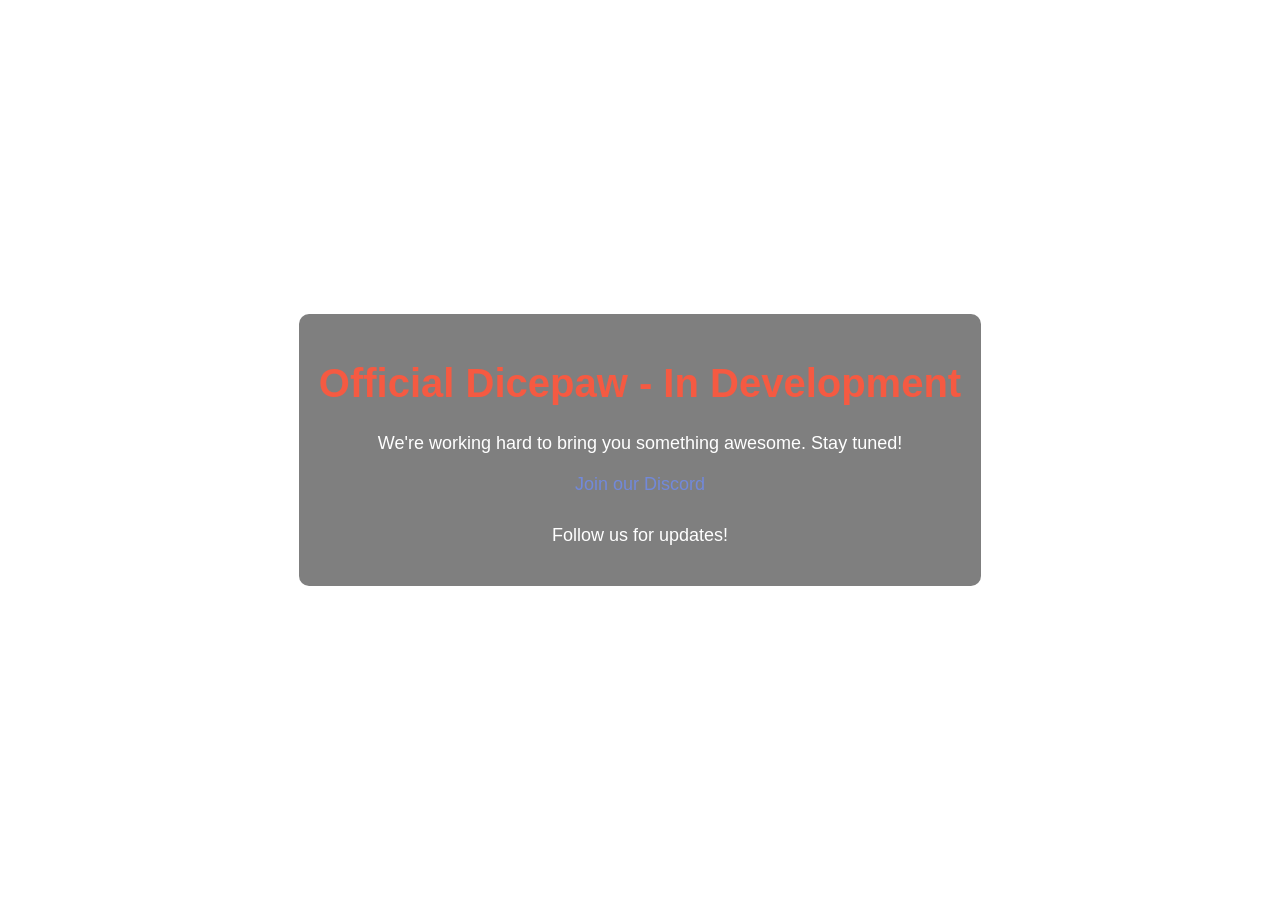
==== index.html @ 025d1942 "Update index.html" ====
<!DOCTYPE html>
<html lang="en">
<head>
    <meta charset="UTF-8">
    <meta name="viewport" content="width=device-width, initial-scale=1.0">
    <meta http-equiv="X-UA-Compatible" content="ie=edge">
    <title>Official Dicepaw - In Development</title>

    <!-- Favicon (website icon) -->
    <link rel="icon" href="your-icon.png" type="image/png"> <!-- Replace with your icon -->

    <!-- Open Graph Meta Tags (for Discord preview) -->
    <meta property="og:title" content="Official Dicepaw - In Development" />
    <meta property="og:description" content="We're working hard on Dicepaw! Stay tuned for more updates." />
    <meta property="og:image" content="your-image.png" /> <!-- Replace with your image -->
    <meta property="og:url" content="https://yourwebsite.github.io" /> <!-- Replace with your website URL -->
    <meta property="og:type" content="website" />

    <!-- Twitter Card Meta Tags (for better control) -->
    <meta name="twitter:card" content="summary_large_image" />
    <meta name="twitter:title" content="Official Dicepaw - In Development" />
    <meta name="twitter:description" content="We're working hard on Dicepaw! Stay tuned for more updates." />
    <meta name="twitter:image" content="your-image.png" /> <!-- Replace with your image -->
    <meta name="twitter:creator" content="@yourTwitterHandle" /> <!-- Optional: Add Twitter handle -->

    <!-- Style for the Page -->
    <style>
        /* Set the whole page to be a single PNG background */
        body {
            margin: 0;
            padding: 0;
            background-image: url('your-background.png'); /* Replace with your PNG file path */
            background-size: cover; /* Make the background cover the entire page */
            background-position: center; /* Center the background */
            background-repeat: no-repeat; /* Prevent image repetition */
            height: 100vh; /* Ensure the page takes up the full height */
            display: flex;
            justify-content: center;
            align-items: center;
            font-family: Arial, sans-serif;
            color: white; /* White text for visibility over image */
        }

        .container {
            text-align: center;
            padding: 20px;
            background-color: rgba(0, 0, 0, 0.5); /* Semi-transparent background for contrast */
            border-radius: 10px;
        }

        h1 {
            font-size: 40px;
            color: #f55a42;
        }

        p {
            font-size: 18px;
            margin-bottom: 20px;
        }

        .discord-link {
            font-size: 18px;
            color: #7289da; /* Discord blue */
            text-decoration: none; /* Remove underline */
        }

        .discord-link:hover {
            text-decoration: underline;
        }

        .footer {
            font-size: 14px;
            margin-top: 30px;
        }
    </style>
</head>
<body>
    <div class="container">
        <h1>Official Dicepaw - In Development</h1>
        <p>We're working hard to bring you something awesome. Stay tuned!</p>
        <a href="https://discord.gg/yourdiscordlink" class="discord-link" target="_blank">Join our Discord</a> <!-- Replace with your Discord link -->
        
        <div class="footer">
            <p>Follow us for updates!</p>
        </div>
    </div>
</body>
</html>
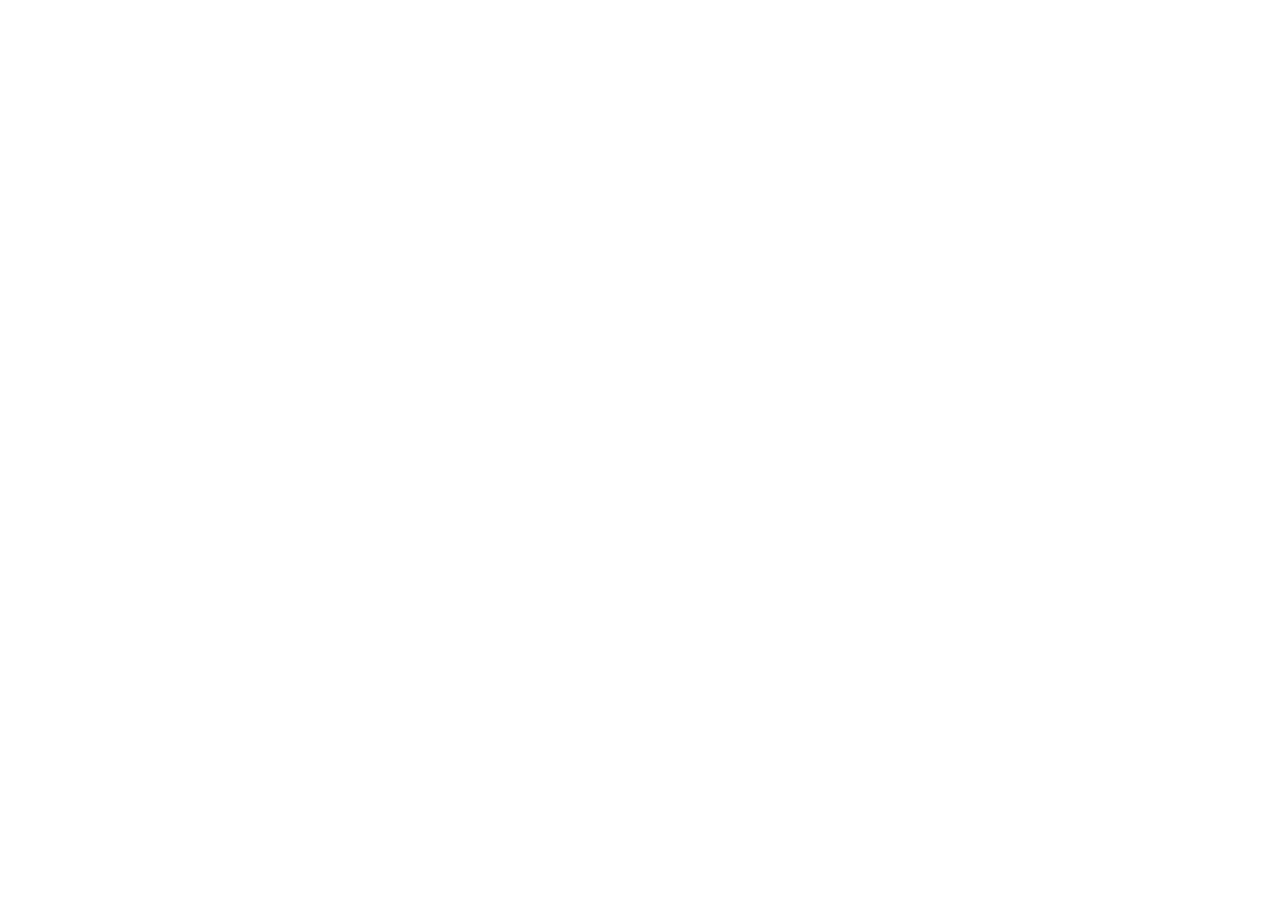
==== commit f4cb38be: "Update index.html" ====
--- a/index.html
+++ b/index.html
@@ -3,25 +3,10 @@
 <head>
     <meta charset="UTF-8">
     <meta name="viewport" content="width=device-width, initial-scale=1.0">
-    <meta http-equiv="X-UA-Compatible" content="ie=edge">
     <title>Official Dicepaw - In Development</title>
 
     <!-- Favicon (website icon) -->
-    <link rel="icon" href="your-icon.png" type="image/png"> <!-- Replace with your icon -->
-
-    <!-- Open Graph Meta Tags (for Discord preview) -->
-    <meta property="og:title" content="Official Dicepaw - In Development" />
-    <meta property="og:description" content="We're working hard on Dicepaw! Stay tuned for more updates." />
-    <meta property="og:image" content="your-image.png" /> <!-- Replace with your image -->
-    <meta property="og:url" content="https://yourwebsite.github.io" /> <!-- Replace with your website URL -->
-    <meta property="og:type" content="website" />
-
-    <!-- Twitter Card Meta Tags (for better control) -->
-    <meta name="twitter:card" content="summary_large_image" />
-    <meta name="twitter:title" content="Official Dicepaw - In Development" />
-    <meta name="twitter:description" content="We're working hard on Dicepaw! Stay tuned for more updates." />
-    <meta name="twitter:image" content="your-image.png" /> <!-- Replace with your image -->
-    <meta name="twitter:creator" content="@yourTwitterHandle" /> <!-- Optional: Add Twitter handle -->
+    <link rel="icon" href="development.png" type="image/png"> <!-- Replace with your icon -->
 
     <!-- Style for the Page -->
     <style>
@@ -39,50 +24,16 @@
             align-items: center;
             font-family: Arial, sans-serif;
             color: white; /* White text for visibility over image */
-        }
-
-        .container {
             text-align: center;
-            padding: 20px;
-            background-color: rgba(0, 0, 0, 0.5); /* Semi-transparent background for contrast */
-            border-radius: 10px;
         }
 
         h1 {
-            font-size: 40px;
-            color: #f55a42;
-        }
-
-        p {
-            font-size: 18px;
-            margin-bottom: 20px;
-        }
-
-        .discord-link {
-            font-size: 18px;
-            color: #7289da; /* Discord blue */
-            text-decoration: none; /* Remove underline */
-        }
-
-        .discord-link:hover {
-            text-decoration: underline;
-        }
-
-        .footer {
-            font-size: 14px;
-            margin-top: 30px;
+            font-size: 50px;
+            color: white; /* Title text color */
         }
     </style>
 </head>
 <body>
-    <div class="container">
-        <h1>Official Dicepaw - In Development</h1>
-        <p>We're working hard to bring you something awesome. Stay tuned!</p>
-        <a href="https://discord.gg/yourdiscordlink" class="discord-link" target="_blank">Join our Discord</a> <!-- Replace with your Discord link -->
-        
-        <div class="footer">
-            <p>Follow us for updates!</p>
-        </div>
-    </div>
+    <h1>Official Dicepaw - In Development</h1> <!-- This is the website title -->
 </body>
 </html>
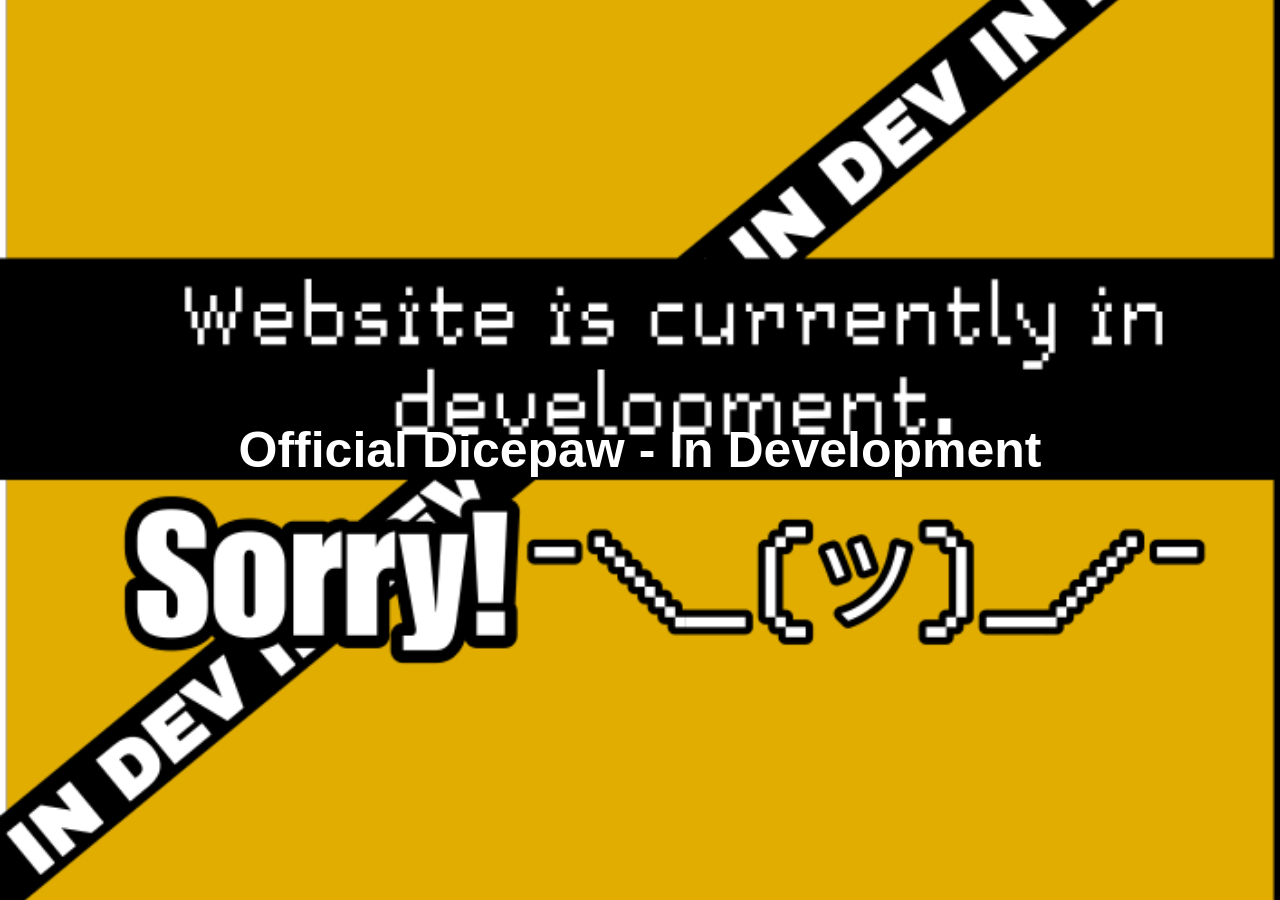
==== commit b9a70d5d: "Updated index.html" ====
--- a/index.html
+++ b/index.html
@@ -14,7 +14,7 @@
         body {
             margin: 0;
             padding: 0;
-            background-image: url('your-background.png'); /* Replace with your PNG file path */
+            background-image: url('development.png'); /* Replace with your PNG file path */
             background-size: cover; /* Make the background cover the entire page */
             background-position: center; /* Center the background */
             background-repeat: no-repeat; /* Prevent image repetition */
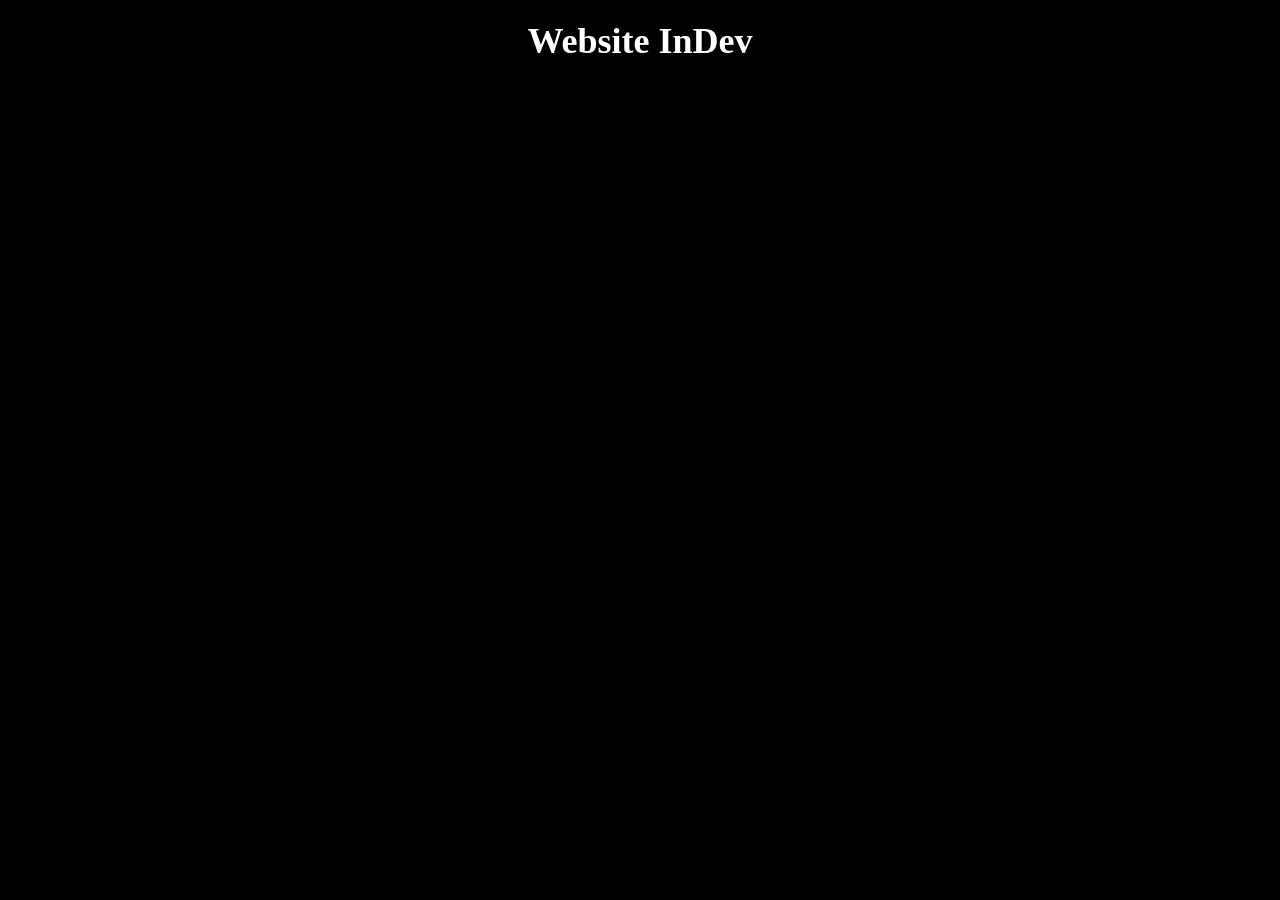
==== commit a655fc64: "Update index.html" ====
--- a/index.html
+++ b/index.html
@@ -5,35 +5,59 @@
     <meta name="viewport" content="width=device-width, initial-scale=1.0">
     <title>Official Dicepaw - In Development</title>
 
-    <!-- Favicon (website icon) -->
-    <link rel="icon" href="development.png" type="image/png"> <!-- Replace with your icon -->
+    <!-- Icon link (replace with your icon link) -->
+    <link rel="icon" href="your-icon-link-here" type="image/png">
 
-    <!-- Style for the Page -->
     <style>
-        /* Set the whole page to be a single PNG background */
-        body {
+        /* Make sure the video takes up the whole page */
+        body, html {
             margin: 0;
             padding: 0;
-            background-image: url('development.png'); /* Replace with your PNG file path */
-            background-size: cover; /* Make the background cover the entire page */
-            background-position: center; /* Center the background */
-            background-repeat: no-repeat; /* Prevent image repetition */
-            height: 100vh; /* Ensure the page takes up the full height */
+            height: 100%;
+            overflow: hidden;
             display: flex;
             justify-content: center;
             align-items: center;
-            font-family: Arial, sans-serif;
-            color: white; /* White text for visibility over image */
-            text-align: center;
+            background-color: #000;
         }
 
-        h1 {
-            font-size: 50px;
-            color: white; /* Title text color */
+        /* Video style */
+        video {
+            position: absolute;
+            top: 0;
+            left: 0;
+            width: 100%;
+            height: 100%;
+            object-fit: cover; /* Ensures the video covers the entire screen */
+            z-index: -1;
+        }
+
+        /* Title at the top */
+        .title {
+            position: absolute;
+            top: 20px;
+            left: 50%;
+            transform: translateX(-50%);
+            font-size: 36px;
+            font-weight: bold;
+            color: white;
+            text-shadow: 2px 2px 5px rgba(0, 0, 0, 0.7);
+            z-index: 1;
         }
     </style>
 </head>
 <body>
-    <h1>Official Dicepaw - In Development</h1> <!-- This is the website title -->
+
+    <!-- Title Text -->
+    <div class="title">Website InDev</div>
+
+    <!-- Background Video -->
+    <video autoplay muted loop>
+        <source src="sleeping-dicepaw_cat.mp4" type="video/mp4">
+        <!-- You can add additional formats for compatibility -->
+        <source src="your-video-link-here.webm" type="video/webm">
+        Your browser does not support the video tag.
+    </video>
+
 </body>
 </html>
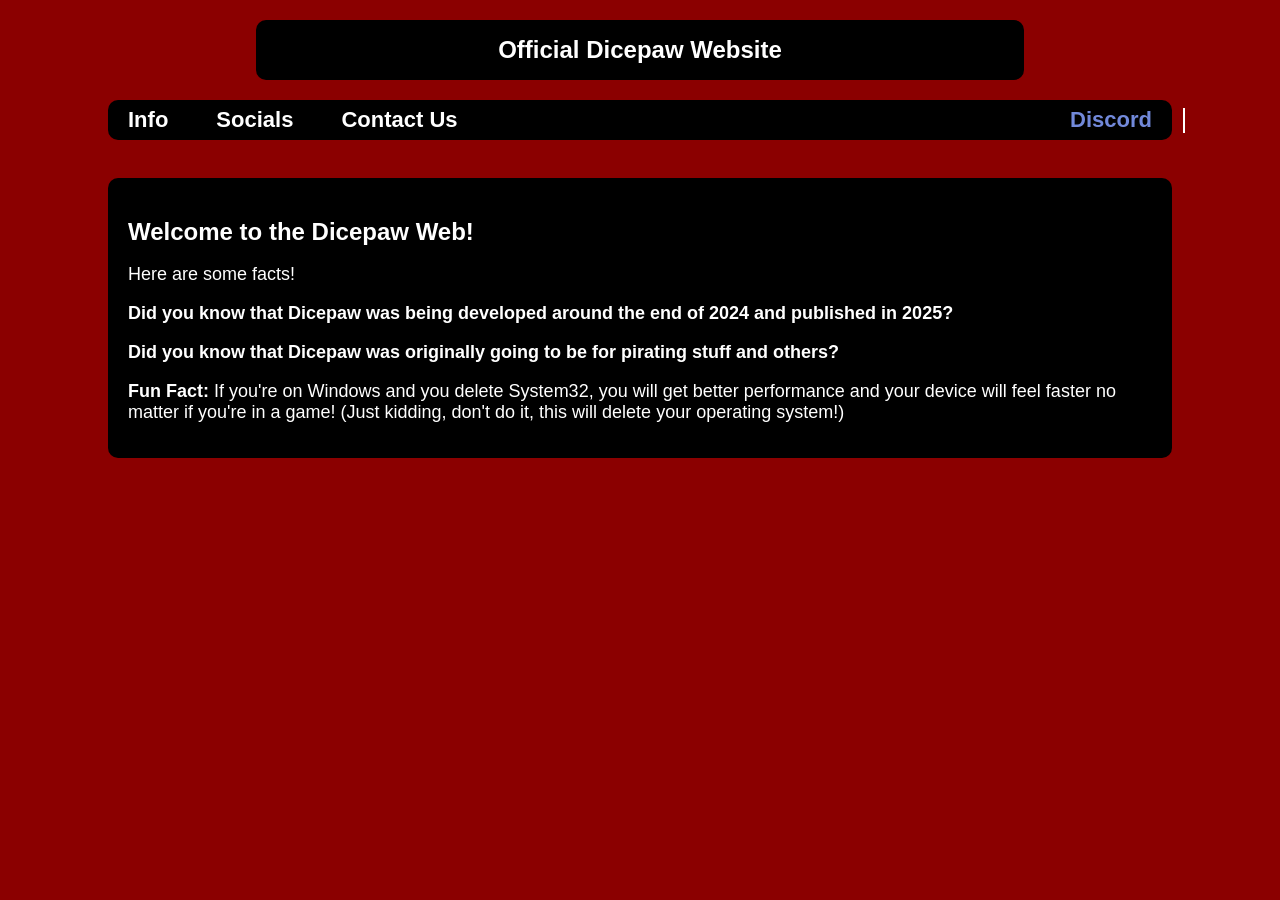
==== commit b4c1914c: "Add files via upload" ====
--- a/index.html
+++ b/index.html
@@ -1,63 +1,106 @@
-<!DOCTYPE html>
-<html lang="en">
-<head>
-    <meta charset="UTF-8">
-    <meta name="viewport" content="width=device-width, initial-scale=1.0">
-    <title>Official Dicepaw - In Development</title>
-
-    <!-- Icon link (replace with your icon link) -->
-    <link rel="icon" href="your-icon-link-here" type="image/png">
-
-    <style>
-        /* Make sure the video takes up the whole page */
-        body, html {
-            margin: 0;
-            padding: 0;
-            height: 100%;
-            overflow: hidden;
-            display: flex;
-            justify-content: center;
-            align-items: center;
-            background-color: #000;
-        }
-
-        /* Video style */
-        video {
-            position: absolute;
-            top: 0;
-            left: 0;
-            width: 100%;
-            height: 100%;
-            object-fit: cover; /* Ensures the video covers the entire screen */
-            z-index: -1;
-        }
-
-        /* Title at the top */
-        .title {
-            position: absolute;
-            top: 20px;
-            left: 50%;
-            transform: translateX(-50%);
-            font-size: 36px;
-            font-weight: bold;
-            color: white;
-            text-shadow: 2px 2px 5px rgba(0, 0, 0, 0.7);
-            z-index: 1;
-        }
-    </style>
-</head>
-<body>
-
-    <!-- Title Text -->
-    <div class="title">Website InDev</div>
-
-    <!-- Background Video -->
-    <video autoplay muted loop>
-        <source src="sleeping-dicepaw_cat.mp4" type="video/mp4">
-        <!-- You can add additional formats for compatibility -->
-        <source src="your-video-link-here.webm" type="video/webm">
-        Your browser does not support the video tag.
-    </video>
-
-</body>
-</html>
+<!DOCTYPE html>
+<html lang="en">
+<head>
+    <meta charset="UTF-8">
+    <meta name="viewport" content="width=device-width, initial-scale=1.0">
+    <title>Official Dicepaw Website</title>
+    <style>
+        body {
+            background-color: #8B0000; /* Dark red (blood-like) */
+            color: white;
+            text-align: center;
+            font-family: Arial, sans-serif;
+            margin: 0;
+        }
+        .navbar {
+            background-color: black;
+            width: 60%; /* Shortened width */
+            height: 60px;
+            display: flex;
+            align-items: center;
+            justify-content: center;
+            margin: 20px auto; /* Centering */
+            border-radius: 10px;
+        }
+        .navbar h1 {
+            margin: 0;
+            font-size: 24px;
+        }
+        .sub-navbar {
+            background-color: black;
+            width: 80%; /* Wider than the first navbar */
+            height: 40px; /* Shorter height */
+            margin: 10px auto; /* Centered */
+            border-radius: 10px;
+            display: flex;
+            align-items: center;
+            justify-content: space-between; /* Push items apart */
+            padding: 0 20px; /* Add padding on sides */
+        }
+        .sub-navbar .left-links {
+            display: flex;
+            gap: 48px; /* 3cm of space between buttons */
+        }
+        .sub-navbar a {
+            color: white;
+            text-decoration: none;
+            font-size: 22px; /* Make the text bigger */
+            font-weight: bold;
+        }
+        .sub-navbar a:hover {
+            text-decoration: underline;
+        }
+        .discord-link {
+            color: #7289DA !important; /* Discord blue */
+            margin-left: 10px; /* Reduced space between the separator and Discord */
+        }
+        .separator {
+            border-left: 2px solid white; /* White line separating the buttons */
+            height: 25px;
+            margin-right: -850px; /* Reduced space on the right of the separator */
+        }
+        .info-section {
+            margin-top: 1cm; /* Reduced space to 1cm */
+            padding: 20px;
+            background-color: black;
+            border-radius: 10px;
+            width: 80%; /* Same width as the navbars */
+            margin-left: auto;
+            margin-right: auto;
+            text-align: left;
+        }
+        .info-section h2 {
+            font-size: 24px;
+            margin-bottom: 10px;
+        }
+        .info-section p {
+            font-size: 18px;
+            margin-bottom: 15px;
+        }
+    </style>
+</head>
+<body>
+    <div class="navbar">
+        <h1>Official Dicepaw Website</h1>
+    </div>
+    <div class="sub-navbar">
+        <div class="left-links">
+            <a href="info.html">Info</a>
+            <a href="socials.html">Socials</a>
+            <a href="contact.html">Contact Us</a>
+        </div>
+        <div class="separator"></div> <!-- Vertical separator line -->
+        <a href="https://discord.gg/" class="discord-link">Discord</a>
+    </div>
+
+    <!-- New Info Section Below Navbar -->
+    <div class="info-section">
+        <h2>Welcome to the Dicepaw Web!</h2>
+        <p>Here are some facts!</p>
+        <p><strong>Did you know that Dicepaw was being developed around the end of 2024 and published in 2025?</strong></p>
+        <p><strong>Did you know that Dicepaw was originally going to be for pirating stuff and others?</strong></p>
+        <p><strong>Fun Fact:</strong> If you're on Windows and you delete System32, you will get better performance and your device will feel faster no matter if you're in a game! (Just kidding, don't do it, this will delete your operating system!)</p>
+    </div>
+
+</body>
+</html>
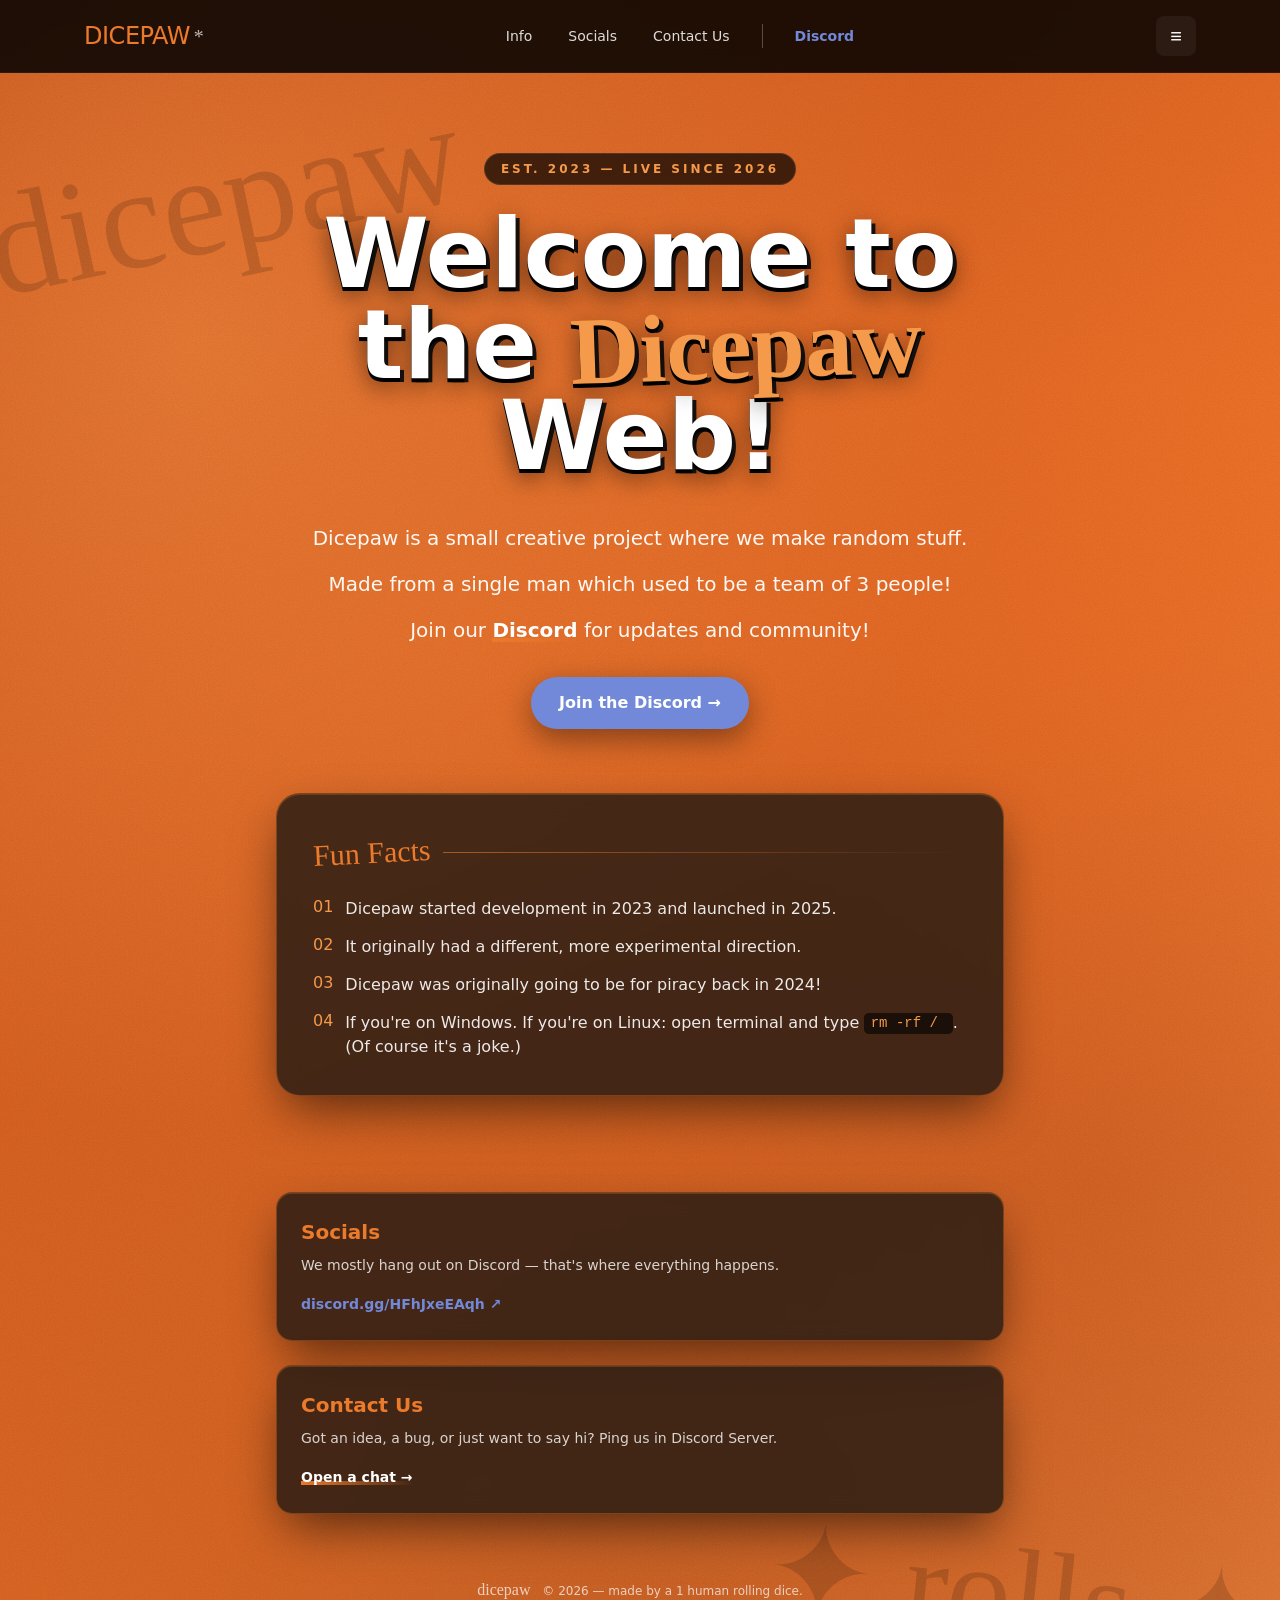
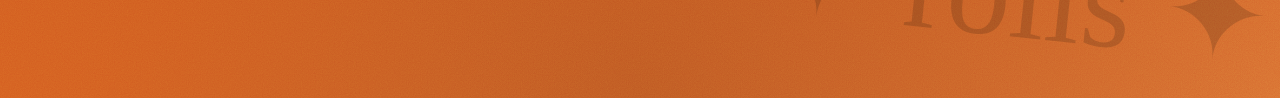
==== commit e55a0008: "Add files via upload" ====
--- a/index.html
+++ b/index.html
@@ -1,106 +1,107 @@
-<!DOCTYPE html>
-<html lang="en">
-<head>
-    <meta charset="UTF-8">
-    <meta name="viewport" content="width=device-width, initial-scale=1.0">
-    <title>Official Dicepaw Website</title>
-    <style>
-        body {
-            background-color: #8B0000; /* Dark red (blood-like) */
-            color: white;
-            text-align: center;
-            font-family: Arial, sans-serif;
-            margin: 0;
-        }
-        .navbar {
-            background-color: black;
-            width: 60%; /* Shortened width */
-            height: 60px;
-            display: flex;
-            align-items: center;
-            justify-content: center;
-            margin: 20px auto; /* Centering */
-            border-radius: 10px;
-        }
-        .navbar h1 {
-            margin: 0;
-            font-size: 24px;
-        }
-        .sub-navbar {
-            background-color: black;
-            width: 80%; /* Wider than the first navbar */
-            height: 40px; /* Shorter height */
-            margin: 10px auto; /* Centered */
-            border-radius: 10px;
-            display: flex;
-            align-items: center;
-            justify-content: space-between; /* Push items apart */
-            padding: 0 20px; /* Add padding on sides */
-        }
-        .sub-navbar .left-links {
-            display: flex;
-            gap: 48px; /* 3cm of space between buttons */
-        }
-        .sub-navbar a {
-            color: white;
-            text-decoration: none;
-            font-size: 22px; /* Make the text bigger */
-            font-weight: bold;
-        }
-        .sub-navbar a:hover {
-            text-decoration: underline;
-        }
-        .discord-link {
-            color: #7289DA !important; /* Discord blue */
-            margin-left: 10px; /* Reduced space between the separator and Discord */
-        }
-        .separator {
-            border-left: 2px solid white; /* White line separating the buttons */
-            height: 25px;
-            margin-right: -850px; /* Reduced space on the right of the separator */
-        }
-        .info-section {
-            margin-top: 1cm; /* Reduced space to 1cm */
-            padding: 20px;
-            background-color: black;
-            border-radius: 10px;
-            width: 80%; /* Same width as the navbars */
-            margin-left: auto;
-            margin-right: auto;
-            text-align: left;
-        }
-        .info-section h2 {
-            font-size: 24px;
-            margin-bottom: 10px;
-        }
-        .info-section p {
-            font-size: 18px;
-            margin-bottom: 15px;
-        }
-    </style>
-</head>
-<body>
-    <div class="navbar">
-        <h1>Official Dicepaw Website</h1>
-    </div>
-    <div class="sub-navbar">
-        <div class="left-links">
-            <a href="info.html">Info</a>
-            <a href="socials.html">Socials</a>
-            <a href="contact.html">Contact Us</a>
-        </div>
-        <div class="separator"></div> <!-- Vertical separator line -->
-        <a href="https://discord.gg/" class="discord-link">Discord</a>
-    </div>
-
-    <!-- New Info Section Below Navbar -->
-    <div class="info-section">
-        <h2>Welcome to the Dicepaw Web!</h2>
-        <p>Here are some facts!</p>
-        <p><strong>Did you know that Dicepaw was being developed around the end of 2024 and published in 2025?</strong></p>
-        <p><strong>Did you know that Dicepaw was originally going to be for pirating stuff and others?</strong></p>
-        <p><strong>Fun Fact:</strong> If you're on Windows and you delete System32, you will get better performance and your device will feel faster no matter if you're in a game! (Just kidding, don't do it, this will delete your operating system!)</p>
-    </div>
-
-</body>
-</html>
+<!doctype html>
+<html lang="en">
+<head>
+<meta charset="utf-8" />
+<meta name="viewport" content="width=device-width, initial-scale=1" />
+<title>Official Dicepaw Webpage</title>
+
+<meta name="description" content="Dicepaw is a small creative project where three people make random, fun stuff. Join the Discord for updates." />
+
+<link rel="preconnect" href="https://fonts.gstatic.com" crossorigin />
+
+<style>
+@font-face {
+  font-family: "Camera Plain Variable";
+  src: url("CameraPlainVariable.woff2") format("woff2");
+  font-weight: 100 900;
+  font-style: normal;
+}
+
+/* apply it globally */
+body {
+  font-family: "Camera Plain Variable", sans-serif;
+}
+</style>
+
+<link rel="stylesheet" href="styles.css" />
+</head>
+
+<body>
+<div id="top" class="bg-graffiti">
+  <span class="scribble scribble-1" aria-hidden="true">dicepaw</span>
+  <span class="scribble scribble-2" aria-hidden="true">✦ rolls ✦</span>
+
+  <header class="navbar">
+    <nav class="nav-inner">
+      <a href="#top" class="logo">
+        <span class="logo-text">DICEPAW</span>
+        <span class="logo-star">*</span>
+      </a>
+      <div class="nav-links desktop">
+        <a href="#info" class="nav-link">Info</a>
+        <a href="#socials" class="nav-link">Socials</a>
+        <a href="#contact" class="nav-link">Contact Us</a>
+        <span class="nav-sep" aria-hidden="true"></span>
+        <a href="https://discord.gg/HFhJxeEAqh" target="_blank" rel="noreferrer" class="nav-link discord">Discord</a>
+      </div>
+      <button id="menuBtn" class="menu-btn" aria-label="Toggle menu">≡</button>
+    </nav>
+    <div id="mobileMenu" class="mobile-menu">
+      <a href="#info">Info</a>
+      <a href="#socials">Socials</a>
+      <a href="#contact">Contact Us</a>
+      <div class="divider"></div>
+      <a href="https://discord.gg/HFhJxeEAqh" target="_blank" rel="noreferrer" class="discord">Discord</a>
+    </div>
+  </header>
+
+  <main class="main">
+    <span class="badge">Est. 2023 — Live since 2026</span>
+    <h1 class="title drip-shadow">
+      Welcome to the <span class="title-graffiti">Dicepaw</span> Web!
+    </h1>
+
+    <div id="info" class="intro">
+      <p>Dicepaw is a small creative project where we make random stuff.</p>
+      <p>Made from a single man which used to be a team of 3 people!</p>
+      <p>Join our <a href="https://discord.gg/HFhJxeEAqh" target="_blank" rel="noreferrer" class="tag-underline">Discord</a> for updates and community!</p>
+    </div>
+
+    <a href="https://discord.gg/HFhJxeEAqh" target="_blank" rel="noreferrer" class="cta">Join the Discord →</a>
+
+    <section class="spray-card fun-facts">
+      <div class="section-head">
+        <span class="section-title">Fun Facts</span>
+        <span class="section-rule"></span>
+      </div>
+      <ul class="facts">
+        <li><span class="num">01</span><span>Dicepaw started development in 2023 and launched in 2025.</span></li>
+        <li><span class="num">02</span><span>It originally had a different, more experimental direction.</span></li>
+        <li><span class="num">03</span><span>Dicepaw was originally going to be for piracy back in 2024!</span></li>
+        <li><span class="num">04</span><span>If you're on Windows. If you're on Linux: open terminal and type <code>rm -rf / </code>. (Of course it's a joke.)</span></li>
+      </ul>
+    </section>
+
+    <section id="socials" class="stack">
+      <div class="spray-card small">
+        <h2 class="card-title">Socials</h2>
+        <p class="card-text">We mostly hang out on Discord — that's where everything happens.</p>
+        <a href="https://discord.gg/HFhJxeEAqh" target="_blank" rel="noreferrer" class="discord-link">discord.gg/HFhJxeEAqh ↗</a>
+      </div>
+      <div id="contact" class="spray-card small">
+        <h2 class="card-title">Contact Us</h2>
+        <p class="card-text">Got an idea, a bug, or just want to say hi? Ping us in Discord Server.</p>
+        <a href="https://discord.gg/HFhJxeEAqh" target="_blank" rel="noreferrer" class="tag-underline white">Open a chat →</a>
+      </div>
+    </section>
+
+    <footer class="footer">
+      <span class="footer-graffiti">dicepaw</span>
+      © <span id="year"></span> — made by a 1 human rolling dice.
+    </footer>
+  </main>
+</div>
+
+<script src="script.js"></script>
+</body>
+</html>
--- a/styles.css
+++ b/styles.css
@@ -0,0 +1,89 @@
+:root{
+  --graffiti-orange:#ec7a2b;
+  --graffiti-orange-deep:#c2541a;
+  --graffiti-orange-glow:#f59a4a;
+  --ink-black:#1a1411;
+  --discord-blue:#7289DA;
+  --font-display:"Bungee",system-ui,sans-serif;
+  --font-graffiti:"Permanent Marker",cursive;
+  --font-body:"Space Grotesk",system-ui,sans-serif;
+}
+*{box-sizing:border-box;margin:0;padding:0}
+html{scroll-behavior:smooth}
+body{font-family:var(--font-body);background:var(--ink-black);color:#fff5e6;line-height:1.5;-webkit-font-smoothing:antialiased}
+a{color:inherit;text-decoration:none}
+code{font-family:ui-monospace,SFMono-Regular,Menlo,monospace;font-size:.875rem;padding:.15rem .4rem;border-radius:.3rem;background:rgba(0,0,0,.6);color:var(--graffiti-orange-glow)}
+
+.bg-graffiti{
+  position:relative;min-height:100vh;overflow:hidden;
+  background:
+    radial-gradient(circle at 15% 20%, rgba(245,154,74,.55), transparent 45%),
+    radial-gradient(circle at 85% 70%, rgba(194,84,26,.5), transparent 50%),
+    radial-gradient(circle at 50% 100%, rgba(140,60,20,.4), transparent 60%),
+    linear-gradient(135deg, var(--graffiti-orange-deep), var(--graffiti-orange) 60%, var(--graffiti-orange-glow));
+}
+.bg-graffiti::before{
+  content:"";position:absolute;inset:0;pointer-events:none;opacity:.35;mix-blend-mode:overlay;
+  background-image:url("data:image/svg+xml;utf8,<svg xmlns='http://www.w3.org/2000/svg' width='220' height='220'><filter id='n'><feTurbulence type='fractalNoise' baseFrequency='0.85' numOctaves='2' stitchTiles='stitch'/><feColorMatrix values='0 0 0 0 0  0 0 0 0 0  0 0 0 0 0  0 0 0 0.45 0'/></filter><rect width='100%25' height='100%25' filter='url(%23n)'/></svg>");
+}
+.scribble{font-family:var(--font-graffiti);position:absolute;color:rgba(0,0,0,.15);user-select:none;pointer-events:none;line-height:1}
+.scribble-1{left:-1rem;top:8rem;font-size:6rem;transform:rotate(-12deg)}
+.scribble-2{right:.5rem;bottom:2.5rem;font-size:5rem;transform:rotate(6deg)}
+@media(min-width:768px){.scribble-1{font-size:9rem}.scribble-2{font-size:8rem}}
+
+.navbar{position:sticky;top:0;z-index:50;background:rgba(0,0,0,.85);backdrop-filter:blur(10px);border-bottom:1px solid rgba(255,255,255,.05)}
+.nav-inner{max-width:72rem;margin:0 auto;padding:1rem 1.25rem;display:flex;align-items:center;justify-content:space-between}
+.logo{display:flex;align-items:center;gap:.5rem}
+.logo-text{font-family:var(--font-display);font-size:1.5rem;color:var(--graffiti-orange);letter-spacing:-.02em;transition:color .2s}
+.logo:hover .logo-text{color:var(--graffiti-orange-glow)}
+.logo-star{font-family:var(--font-graffiti);font-size:1.25rem;color:rgba(255,255,255,.7);transform:rotate(-6deg);margin-left:-.25rem}
+.nav-links.desktop{display:none;align-items:center;gap:.25rem}
+@media(min-width:768px){.nav-links.desktop{display:flex}.menu-btn{display:none}}
+.nav-link{padding:.5rem 1rem;border-radius:9999px;font-size:.875rem;font-weight:500;color:rgba(255,255,255,.85);transition:all .2s}
+.nav-link:hover{color:#fff;background:rgba(255,255,255,.1);transform:translateY(-2px)}
+.nav-link.discord{color:var(--discord-blue);font-weight:600}
+.nav-link.discord:hover{background:rgba(114,137,218,.15)}
+.nav-sep{width:1px;height:1.5rem;background:rgba(255,255,255,.25);margin:0 .75rem}
+.menu-btn{display:inline-flex;align-items:center;justify-content:center;width:2.5rem;height:2.5rem;border-radius:.5rem;background:rgba(255,255,255,.05);color:#fff;border:0;font-size:1.25rem;cursor:pointer}
+.menu-btn:hover{background:rgba(255,255,255,.1)}
+.mobile-menu{display:none;flex-direction:column;gap:.25rem;padding:.75rem 1.25rem;background:rgba(0,0,0,.95);border-top:1px solid rgba(255,255,255,.05)}
+.mobile-menu.open{display:flex}
+.mobile-menu a{padding:.5rem .75rem;border-radius:.5rem;color:rgba(255,255,255,.85)}
+.mobile-menu a:hover{background:rgba(255,255,255,.1)}
+.mobile-menu .discord{color:var(--discord-blue);font-weight:600}
+.mobile-menu .divider{height:1px;background:rgba(255,255,255,.15);margin:.25rem 0}
+
+.main{position:relative;z-index:1;max-width:48rem;margin:0 auto;padding:5rem 1.25rem 6rem;text-align:center}
+.badge{display:inline-block;padding:.375rem 1rem;border-radius:9999px;background:rgba(0,0,0,.7);color:var(--graffiti-orange-glow);font-size:.75rem;text-transform:uppercase;letter-spacing:.25em;font-weight:600;border:1px solid rgba(255,255,255,.1)}
+.title{font-family:var(--font-display);margin-top:1.5rem;font-size:3rem;line-height:.95;color:#fff}
+@media(min-width:768px){.title{font-size:4.5rem}}
+@media(min-width:1024px){.title{font-size:6rem}}
+.title-graffiti{font-family:var(--font-graffiti);color:var(--graffiti-orange-glow);display:inline-block;transform:rotate(-2deg)}
+.drip-shadow{text-shadow:0 1px 0 #000,0 4px 0 #000,0 8px 24px rgba(0,0,0,.55),4px 4px 0 var(--ink-black)}
+.intro{margin-top:2.5rem;display:flex;flex-direction:column;gap:1rem;font-size:1.125rem;color:rgba(255,255,255,.95);max-width:42rem;margin-left:auto;margin-right:auto}
+@media(min-width:768px){.intro{font-size:1.25rem}}
+.tag-underline{background-image:linear-gradient(90deg,var(--graffiti-orange) 0%,transparent 100%);background-repeat:no-repeat;background-position:0 100%;background-size:100% 4px;font-weight:700;color:#fff}
+.tag-underline.white{color:#fff;font-size:.875rem}
+
+.cta{display:inline-flex;align-items:center;gap:.5rem;margin-top:2rem;padding:.875rem 1.75rem;border-radius:9999px;font-weight:700;color:#fff;background:var(--discord-blue);box-shadow:0 10px 30px rgba(0,0,0,.4);transition:all .2s}
+.cta:hover{transform:translateY(-2px);box-shadow:0 14px 36px rgba(0,0,0,.5)}
+
+.spray-card{background:rgba(28,22,18,.78);backdrop-filter:blur(10px);border:1px solid rgba(236,122,43,.35);border-radius:1.5rem;box-shadow:0 20px 50px -10px rgba(0,0,0,.6),inset 0 1px 0 rgba(245,154,74,.2);padding:1.75rem;text-align:left}
+@media(min-width:768px){.spray-card{padding:2.25rem}}
+.spray-card.small{padding:1.5rem;border-radius:1rem}
+.fun-facts{margin-top:4rem}
+.section-head{display:flex;align-items:center;gap:.75rem;margin-bottom:1.25rem}
+.section-title{font-family:var(--font-graffiti);font-size:1.875rem;color:var(--graffiti-orange);transform:rotate(-3deg)}
+.section-rule{flex:1;height:1px;background:linear-gradient(90deg,rgba(236,122,43,.6),transparent)}
+.facts{list-style:none;display:flex;flex-direction:column;gap:.75rem;color:rgba(255,255,255,.9)}
+.facts li{display:flex;gap:.75rem}
+.num{font-family:var(--font-display);color:var(--graffiti-orange-glow);flex-shrink:0}
+.facts li>span:last-child{padding-top:.125rem}
+
+.stack{margin-top:6rem;display:grid;gap:1.5rem;text-align:left}
+.card-title{font-family:var(--font-display);font-size:1.25rem;color:var(--graffiti-orange);margin-bottom:.5rem}
+.card-text{color:rgba(255,255,255,.8);font-size:.875rem;margin-bottom:1rem}
+.discord-link{font-size:.875rem;font-weight:600;color:var(--discord-blue)}
+
+.footer{margin-top:4rem;font-size:.75rem;color:rgba(255,255,255,.7);text-align:center}
+.footer-graffiti{font-family:var(--font-graffiti);font-size:1rem;margin-right:.5rem}
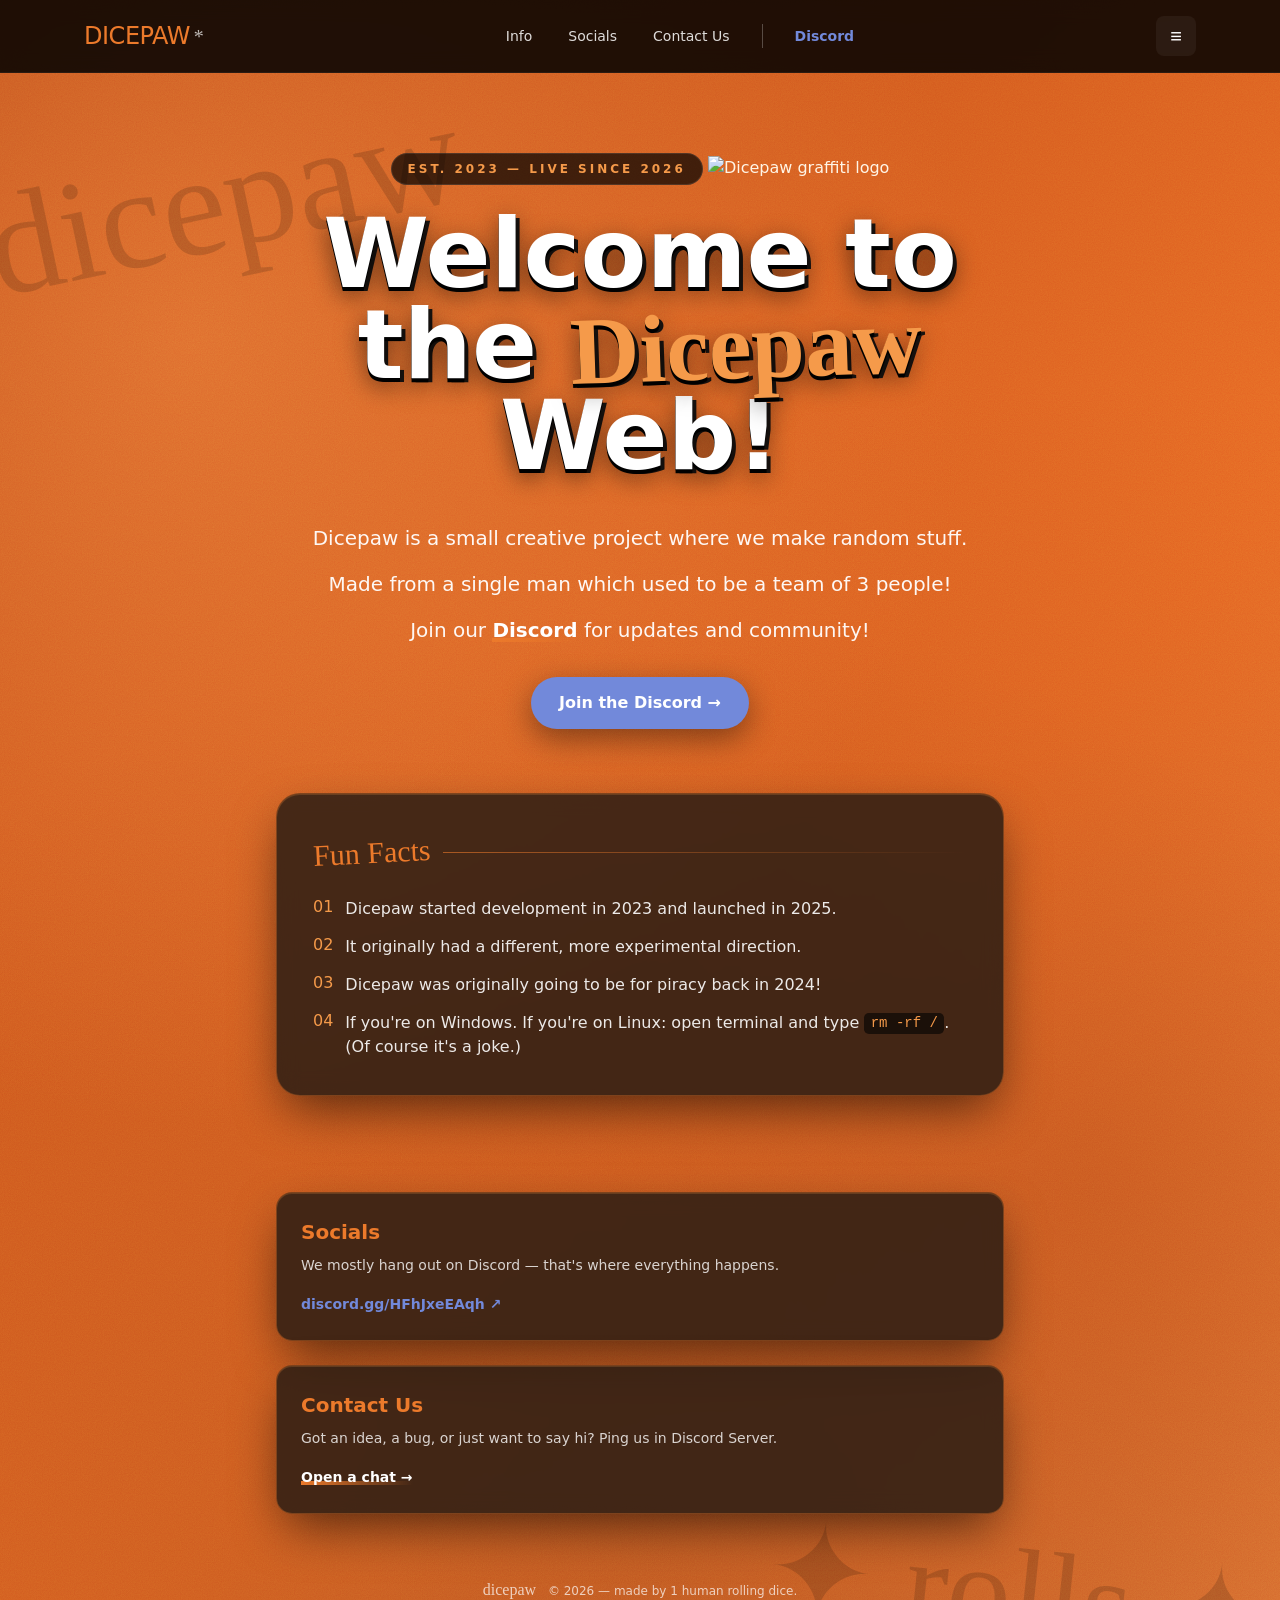
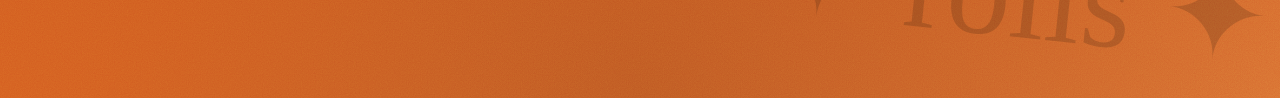
==== commit ae82d5b7: "Update index.html" ====
--- a/index.html
+++ b/index.html
@@ -7,19 +7,19 @@
 
 <meta name="description" content="Dicepaw is a small creative project where three people make random, fun stuff. Join the Discord for updates." />
 
-<link rel="preconnect" href="https://fonts.gstatic.com" crossorigin />
-
+<!-- CAMERA FONT FIX -->
 <style>
 @font-face {
   font-family: "Camera Plain Variable";
   src: url("CameraPlainVariable.woff2") format("woff2");
   font-weight: 100 900;
   font-style: normal;
+  font-display: swap;
 }
 
-/* apply it globally */
-body {
-  font-family: "Camera Plain Variable", sans-serif;
+/* FORCE FONT ACROSS ENTIRE SITE */
+html, body {
+  font-family: "Camera Plain Variable", system-ui, sans-serif !important;
 }
 </style>
 
@@ -37,6 +37,7 @@
         <span class="logo-text">DICEPAW</span>
         <span class="logo-star">*</span>
       </a>
+
       <div class="nav-links desktop">
         <a href="#info" class="nav-link">Info</a>
         <a href="#socials" class="nav-link">Socials</a>
@@ -44,8 +45,10 @@
         <span class="nav-sep" aria-hidden="true"></span>
         <a href="https://discord.gg/HFhJxeEAqh" target="_blank" rel="noreferrer" class="nav-link discord">Discord</a>
       </div>
+
       <button id="menuBtn" class="menu-btn" aria-label="Toggle menu">≡</button>
     </nav>
+
     <div id="mobileMenu" class="mobile-menu">
       <a href="#info">Info</a>
       <a href="#socials">Socials</a>
@@ -57,6 +60,9 @@
 
   <main class="main">
     <span class="badge">Est. 2023 — Live since 2026</span>
+
+    <img src="dicepaw-logo.png" alt="Dicepaw graffiti logo" class="hero-logo" />
+
     <h1 class="title drip-shadow">
       Welcome to the <span class="title-graffiti">Dicepaw</span> Web!
     </h1>
@@ -74,11 +80,12 @@
         <span class="section-title">Fun Facts</span>
         <span class="section-rule"></span>
       </div>
+
       <ul class="facts">
         <li><span class="num">01</span><span>Dicepaw started development in 2023 and launched in 2025.</span></li>
         <li><span class="num">02</span><span>It originally had a different, more experimental direction.</span></li>
         <li><span class="num">03</span><span>Dicepaw was originally going to be for piracy back in 2024!</span></li>
-        <li><span class="num">04</span><span>If you're on Windows. If you're on Linux: open terminal and type <code>rm -rf / </code>. (Of course it's a joke.)</span></li>
+        <li><span class="num">04</span><span>If you're on Windows. If you're on Linux: open terminal and type <code>rm -rf /</code>. (Of course it's a joke.)</span></li>
       </ul>
     </section>
 
@@ -88,6 +95,7 @@
         <p class="card-text">We mostly hang out on Discord — that's where everything happens.</p>
         <a href="https://discord.gg/HFhJxeEAqh" target="_blank" rel="noreferrer" class="discord-link">discord.gg/HFhJxeEAqh ↗</a>
       </div>
+
       <div id="contact" class="spray-card small">
         <h2 class="card-title">Contact Us</h2>
         <p class="card-text">Got an idea, a bug, or just want to say hi? Ping us in Discord Server.</p>
@@ -97,11 +105,11 @@
 
     <footer class="footer">
       <span class="footer-graffiti">dicepaw</span>
-      © <span id="year"></span> — made by a 1 human rolling dice.
+      © <span id="year"></span> — made by 1 human rolling dice.
     </footer>
   </main>
 </div>
 
 <script src="script.js"></script>
 </body>
-</html>+</html>
